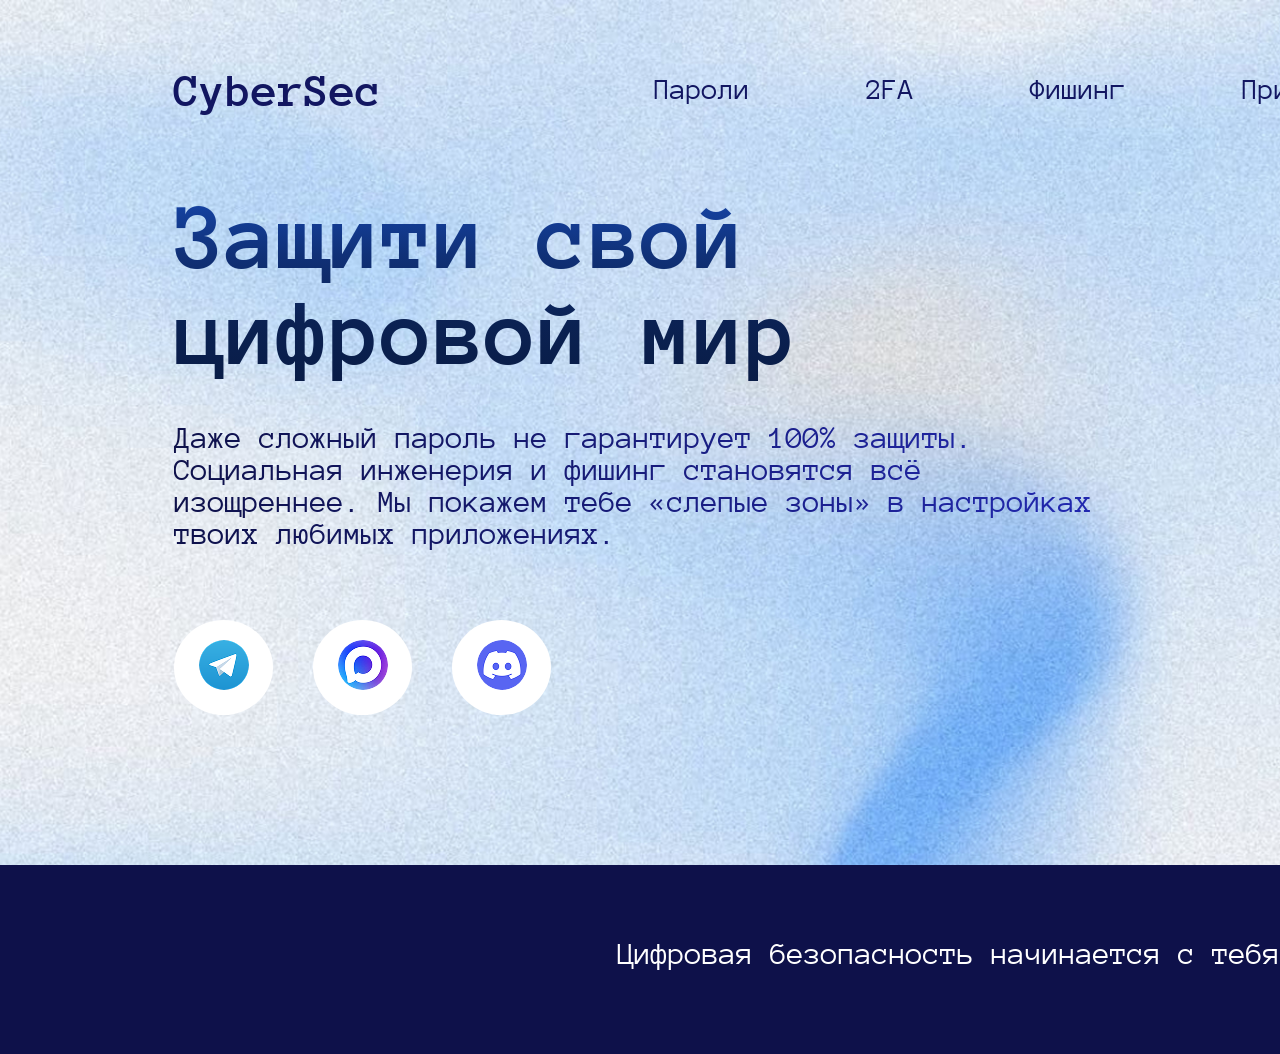
==== index.html @ 877355da "redesigned the project structure" ====
<!doctype html>
<html lang="ru">
<head>
  <meta charset="UTF-8">
  <link rel="preconnect" href="https://fonts.googleapis.com">
  <link rel="preconnect" href="https://fonts.gstatic.com" crossorigin>
  <link href="https://fonts.googleapis.com/css2?family=Anonymous+Pro&&display=swap" rel="stylesheet">
  <link href="css/index.css" rel="stylesheet">
  <title>Main</title>
</head>
<body>
<div class="container">
  <header>
    <nav>
      <h2 class="logotype"><a href="index.html">CyberSec</a></h2>
      <ul class="navigation">
        <li class="navigation-topics"><a href="passwords.html">Пароли</a>
        </li>
        <li class="navigation-topics"><a href="2fa.html">2FA</a>
        </li>
        <li class="navigation-topics"><a href="fishing.html">Фишинг</a>
        </li>
        <li class="navigation-topics"><a href="private.html">Приватность</a>
        </li>
        <li class="navigation-topics"><a href="telegram.html">Telegram</a>
        </li>
        <li class="navigation-topics"><a href="max.html">Max</a>
        </li>
        <li class="navigation-topics"><a href="discord.html">Discord</a>
        </li>
      </ul>
    </nav>
  </header>
  <main>
    <h1 class="title">Защити свой цифровой мир</h1>
    <p class="text">Даже сложный пароль не гарантирует 100% защиты.<br> Социальная инженерия и фишинг становятся всё изощреннее. Мы покажем тебе «слепые зоны» в настройках твоих любимых приложениях.</p>
    <ul class="masangers">
      <li class="telegram eclipse"><a href="#"><img src="img/telegram.png" alt="Телеграмм"></a>
      </li>
      <li class="max eclipse"><a href="#"><img src="img/max.png" alt="Макс"></a>
      </li>
      <li class="discord eclipse"><a href="#"><img src="img/discord.png" alt="Дискорд"></a>
      </li>
    </ul>
  </main>
</div>
<footer>
  <p class="footer-text">Цифровая безопасность начинается с тебя</p>
</footer>
</body>
</html>
---- css/index.css ----
body{
  font-family: "Anonymous Pro", monospace;
  font-weight: 400;
  font-style: normal;
  font-size: 32px;
  line-height: 32px;
  color: #121661;
  background-image: url("../img/bgmain.jpg");
  background-repeat: no-repeat;
  background-size: cover;
  background-position:center;
  background-attachment: fixed;
  display:flex;
  min-height:100vh;
  flex-direction:column;
}

.logotype{
  color:#140F6D;
}

.navigation{
  font-size:30px;
  line-height:30px;
}

.title{
  font-size:96px;
  line-height: 96px;
  background: linear-gradient(to bottom,#1646AC 0%,#103178 33.33%,#0B2254 66.66%,#091C46 100%);
  background-clip: text;
  -webkit-background-clip: text;
  color: transparent;
}

.text{
  background: linear-gradient(to right,#0E114A 0%,#14186A 33.33%,#1B208D 66.66%,#2128B0 100%);
  background-clip: text;
  -webkit-background-clip: text;
  color: transparent;
}

.eclipse{
  width: 99px;
  height: 95px;
  background: white;
  border-radius: 50%;
  display: flex;
  align-items: center;
  justify-content: center;
}

img{
  width: 50px;
  height: 50px;
  border-radius: 50%;
  object-fit: cover;
}

footer{
  background:none;
  background-color:#0E114A;
}

.footer-text{
  size:20px;
  line-height: 20px;
  color:#FFFFFF;
}

body{
  padding:0;
  margin:0;
}

h1,h2{
  padding:0;
  margin:0;
}

nav{
  margin-left: 174px;
  margin-right: 150px;
  margin-top: 75px;
  margin-bottom: 83px;
  display:flex;
  justify-content: space-between;
  width:1950px;
}

.logotype{
  margin:0;
  padding:0;
  margin-right:150px;
  color:#121661;
}

.logotype a:visited, .logotype a:active, .logotype a {
  text-decoration: none;
  color: #121661;
}

.navigation-topics a:active {
  color: #121661;
}

.navigation{
  list-style:none;
  display:flex;
  flex-wrap:wrap;
  width: 1400px;
  padding: 0;
  margin:0;
  padding-right: 70px;
  justify-content: space-between;
}

.navigation-topics{
  padding-bottom:0;
  margin-bottom:0;
}

.navigation-topics:last-child {
  margin-right: 0;
}

.navigation-topics a {
  text-decoration: none;
  color: #121661;         
}

.navigation-topics a:visited, .navigation-topics a:active {
  color: #121661;
}

main{
  width:1000px;
  margin-left:174px;
  margin-bottom:150px;
  margin-right:300px;
}

.title{
  width:738px;
  margin-bottom: 40px;
}

.text{
  width:926px;
  margin-bottom:70px;
}

.masangers{
  display:flex;
  width:385px;
  margin:0;
  padding:0;
}

.eclipse{
  margin-right:40px;
}

.eclipse:last-child{
  margin-right:0px;
}

footer{
  background-size: cover;
  min-height: 189px;
  margin-top:auto;
  padding:0;
}

.footer-text{
  padding:0;
  margin:0;
  padding-top:79px;
  text-align:right;
}
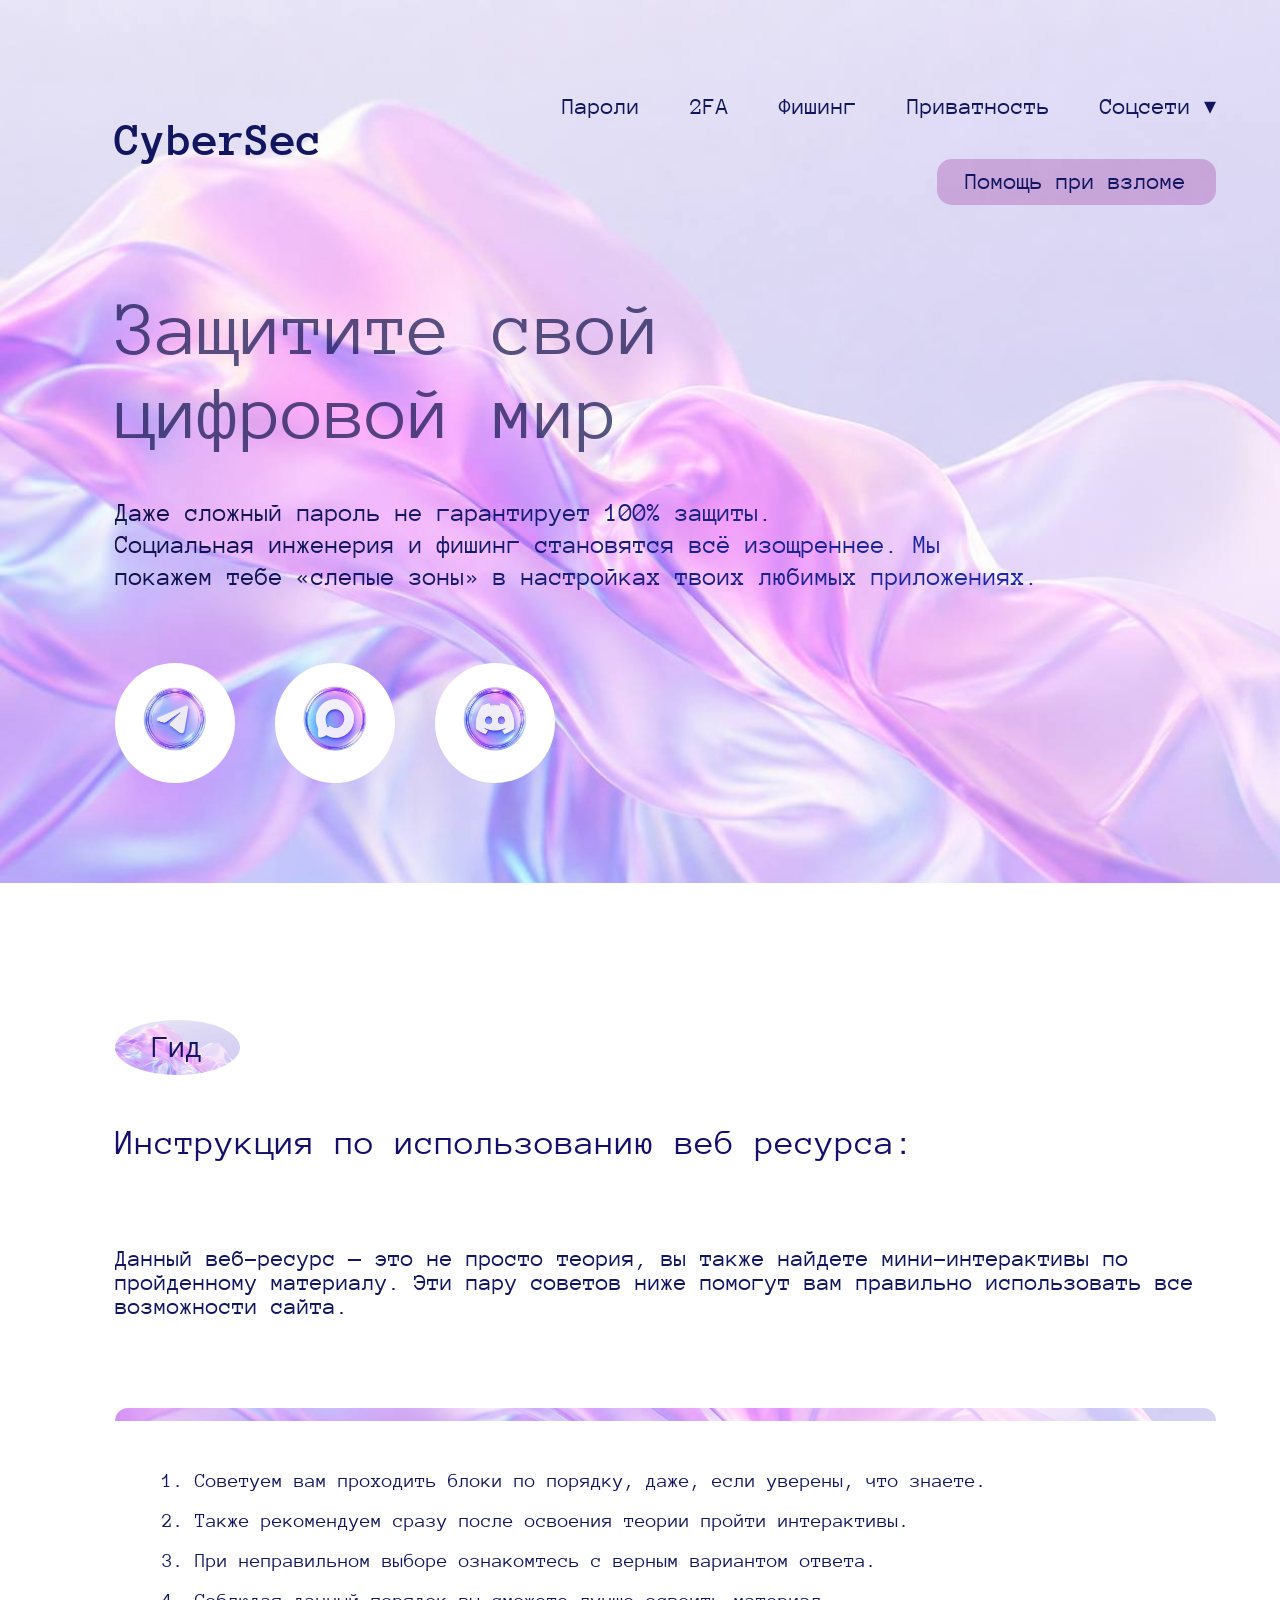
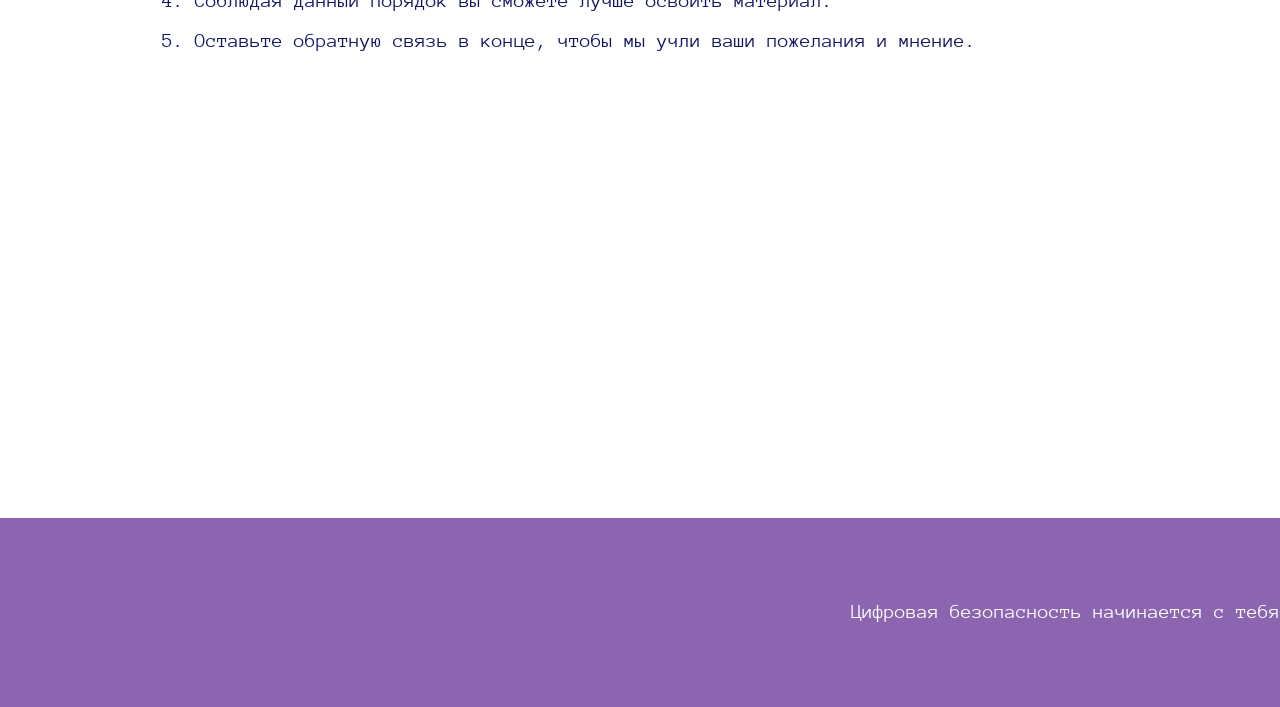
==== commit d717019a: "rework disagn and add content in main" ====
--- a/index.html
+++ b/index.html
@@ -9,40 +9,53 @@
   <title>Main</title>
 </head>
 <body>
-<div class="container">
+<div class="hero">
   <header>
     <nav>
       <h2 class="logotype"><a href="index.html">CyberSec</a></h2>
       <ul class="navigation">
-        <li class="navigation-topics"><a href="passwords.html">Пароли</a>
+        <li class="navigation-topics"><a href="passwords.html">Пароли</a></li>
+        <li class="navigation-topics"><a href="2fa.html">2FA</a></li>
+        <li class="navigation-topics"><a href="fishing.html">Фишинг</a></li>
+        <li class="navigation-topics"><a href="private.html">Приватность</a></li>
+        <li class="navigation-topics dropdown">
+          <a href="#" class="dropdown-toggle">Соцсети ▾</a>
+          <ul class="dropdown-menu">
+            <li><a href="telegram.html">Telegram</a></li>
+            <li><a href="max.html">Max</a></li>
+            <li><a href="discord.html">Discord</a></li>
+          </ul>
         </li>
-        <li class="navigation-topics"><a href="2fa.html">2FA</a>
-        </li>
-        <li class="navigation-topics"><a href="fishing.html">Фишинг</a>
-        </li>
-        <li class="navigation-topics"><a href="private.html">Приватность</a>
-        </li>
-        <li class="navigation-topics"><a href="telegram.html">Telegram</a>
-        </li>
-        <li class="navigation-topics"><a href="max.html">Max</a>
-        </li>
-        <li class="navigation-topics"><a href="discord.html">Discord</a>
-        </li>
+        <li class="navigation-topics border-box"><a class="border-box-text" href="#">Помощь при взломе</a></li>
       </ul>
     </nav>
   </header>
   <main>
-    <h1 class="title">Защити свой цифровой мир</h1>
+    <h1 class="title">Защитите свой цифровой мир</h1>
     <p class="text">Даже сложный пароль не гарантирует 100% защиты.<br> Социальная инженерия и фишинг становятся всё изощреннее. Мы покажем тебе «слепые зоны» в настройках твоих любимых приложениях.</p>
     <ul class="masangers">
-      <li class="telegram eclipse"><a href="#"><img src="img/telegram.png" alt="Телеграмм"></a>
-      </li>
-      <li class="max eclipse"><a href="#"><img src="img/max.png" alt="Макс"></a>
-      </li>
-      <li class="discord eclipse"><a href="#"><img src="img/discord.png" alt="Дискорд"></a>
-      </li>
+      <li class="telegram eclipse"><a href="#"><img src="img/telegram.png" alt="Телеграмм"></a></li>
+      <li class="max eclipse"><a href="#"><img src="img/max.png" alt="Макс"></a></li>
+      <li class="discord eclipse"><a href="#"><img src="img/discord.png" alt="Дискорд"></a></li>
     </ul>
+    <script src="js/script.js"></script>
   </main>
+</div>
+<div class="guide">
+  <div class="quide-eclipse">
+    <h2 class="guide-title">Гид</h2>
+  </div>
+  <h3 class="guide-sub-title">Инструкция по использованию веб ресурса:</h3>
+  <p class="guide-text">Данный веб–ресурс — это не просто теория, вы также найдете мини-интерактивы по пройденному материалу. Эти пару советов ниже помогут вам правильно использовать все возможности сайта.</p>
+  <div class="guide-list">
+    <ul class="guide-list-ul">
+      <li class="guide-list-li">1. Советуем вам проходить блоки по порядку, даже, если уверены, что знаете.</li>
+      <li class="guide-list-li">2. Также рекомендуем сразу после освоения теории пройти интерактивы.</li>
+      <li class="guide-list-li">3. При неправильном выборе ознакомтесь с верным вариантом ответа.</li>
+      <li class="guide-list-li">4. Соблюдая данный порядок вы сможете лучше освоить материал.</li>
+      <li class="guide-list-li">5. Оставьте обратную связь в конце, чтобы мы учли ваши пожелания и мнение.</li>
+    </ul>
+  </div>
 </div>
 <footer>
   <p class="footer-text">Цифровая безопасность начинается с тебя</p>
--- a/css/index.css
+++ b/css/index.css
@@ -1,48 +1,177 @@
-body{
+body {
   font-family: "Anonymous Pro", monospace;
   font-weight: 400;
   font-style: normal;
   font-size: 32px;
   line-height: 32px;
   color: #121661;
+  display: flex;
+  min-height: 100vh;
+  flex-direction: column;
+  padding: 0;
+  margin: 0;
+  overflow-x: hidden;
+}
+
+h1, h2 {
+  padding: 0;
+  margin: 0;
+}
+
+.hero {
+  width: 100%;
   background-image: url("../img/bgmain.jpg");
   background-repeat: no-repeat;
+  background-color:transparent;
   background-size: cover;
-  background-position:center;
+  background-position: center;
   background-attachment: fixed;
-  display:flex;
-  min-height:100vh;
-  flex-direction:column;
-}
-
-.logotype{
-  color:#140F6D;
-}
-
-.navigation{
-  font-size:30px;
-  line-height:30px;
-}
-
-.title{
-  font-size:96px;
-  line-height: 96px;
-  background: linear-gradient(to bottom,#1646AC 0%,#103178 33.33%,#0B2254 66.66%,#091C46 100%);
+  padding-left: 9%;
+  padding-right: 5%;
+  box-sizing: border-box;
+}
+
+nav {
+  margin-top: 75px;
+  margin-bottom: 83px;
+  display: flex;
+  justify-content: space-between;
+  align-items: center;
+  width: 100%;
+}
+
+.logotype {
+  margin: 0;
+  padding: 0;
+  margin-right: 40px;
+  color: #121661;
+  white-space: nowrap;
+}
+
+.logotype a,
+.logotype a:visited,
+.logotype a:active {
+  text-decoration: none;
+  color: #121661;
+}
+
+.navigation {
+  font-size: 24px;
+  line-height: 24px;
+  list-style: none;
+  display: flex;
+  flex-wrap: wrap;
+  padding: 0;
+  margin: 0;
+  margin-top:20px;
+  gap: 50px;
+  justify-content: flex-end;
+  align-items: flex-start;
+}
+
+.navigation-topics {
+  padding: 0;
+  margin: 0;
+}
+
+.navigation-topics a,
+.navigation-topics a:visited,
+.navigation-topics a:active {
+  text-decoration: none;
+  color: #121661;
+}
+.navigation-topics:last-child{
+  padding-top: 11px;
+  padding-bottom: 11px;
+  padding-right: 14px;
+  padding-left: 14px;
+  margin: 0;
+  width: 251px;
+  margin-top: -10px;
+}
+
+.dropdown {
+  position: relative;
+}
+
+.dropdown-menu {
+  display: none;
+  position: absolute;
+  top: 100%;
+  left: 0;
+  list-style: none;
+  padding: 10px 0;
+  margin: 0;
+  background: white;
+  border-radius: 8px;
+  box-shadow: 0 4px 12px rgba(0,0,0,0.15);
+  z-index: 100;
+  white-space: nowrap;
+}
+
+.dropdown-menu li a {
+  display: block;
+  padding: 8px 20px;
+  color: #121661;
+  text-decoration: none;
+}
+
+.dropdown-menu li a:hover {
+  background: #f0f0f0;
+}
+
+.dropdown.open .dropdown-menu {
+  display: block;
+}
+
+.border-box{
+  border: 2px #8B168F42;
+  border-radius:15px;
+  width:100%;
+  height:100%;
+  background-color:#8B168F42;
+  margin:0;
+  padding:0;
+}
+
+.border-box-text{
+  margin-left:14px;
+}
+
+main {
+  margin-bottom: 100px;
+}
+
+.title {
+  font-size: clamp(48px, 6vw, 96px);
+  line-height: 1.1;
+  color: #0E114AB2;
+  font-weight: 400;
+  max-width: 738px;
+  margin-bottom: 40px;
+}
+
+.text {
+  font-size: clamp(18px, 2vw, 32px);
+  background: linear-gradient(to right, #0E114A 0%, #14186A 33.33%, #1B208D 66.66%, #2128B0 100%);
   background-clip: text;
   -webkit-background-clip: text;
   color: transparent;
-}
-
-.text{
-  background: linear-gradient(to right,#0E114A 0%,#14186A 33.33%,#1B208D 66.66%,#2128B0 100%);
-  background-clip: text;
-  -webkit-background-clip: text;
-  color: transparent;
-}
-
-.eclipse{
-  width: 99px;
-  height: 95px;
+  max-width: 926px;
+  margin-bottom: 70px;
+}
+
+.masangers {
+  display: flex;
+  gap: 40px;
+  margin: 0;
+  padding: 0;
+  list-style: none;
+}
+
+.eclipse {
+  width: 120px;
+  height: 120px;
   background: white;
   border-radius: 50%;
   display: flex;
@@ -50,131 +179,112 @@
   justify-content: center;
 }
 
-img{
-  width: 50px;
-  height: 50px;
+img {
+  width: 80px;
+  height: 80px;
   border-radius: 50%;
   object-fit: cover;
 }
 
-footer{
-  background:none;
-  background-color:#0E114A;
-}
-
-.footer-text{
-  size:20px;
+
+.guide {
+  width: 100%;
+  box-sizing: border-box;
+  padding-left:9%;
+  padding-top:137px;
+  padding-bottom:310px;
+  flex: 1; 
+}
+
+.quide-eclipse{
+  width: 125px;
+  height: 55px;
+  background-image: url("../img/bgmain.jpg");
+  background-size: cover;
+  background-position: center;
+  border-radius: 50%;
+  display: flex;
+  align-items: center;
+  justify-content: center;
+  margin-bottom:50px;
+}
+
+.guide-title{
+  font-weight:400;
+  font-size:32px;
+  line-height:32px;
+}
+
+.guide-sub-title{
+  font-weight:400;
+  font-size:36px;
+  line-height:36px;
+  width:913px;
+  padding-bottom:50px;
+  color:#140F6D;
+}
+
+.guide-text{
+  font-size:24px;
+  line-height:24px;
+  width:1136px;
+  padding-bottom:70px;
+}
+
+.guide-list {
+  width: 1101px;
+  min-height: 304px;
+  border-radius: 15px;
+  position: relative;
+  margin-bottom: 83px;
+  padding-bottom:0;
+}
+
+.guide-list::before {
+  content: "";
+  position: absolute;
+  top: -13px;
+  left: 0;
+  right: 0;
+  height: 13px;
+  background-image: url("../img/bgmain.jpg");
+  background-size: cover;
+  background-position: center 70%;
+  border-radius: 15px 15px 0 0;
+  pointer-events: none;
+}
+
+.guide-list-ul{
+  padding-top:50px;
+  padding-left:47px;
+  list-style:none;
+}
+
+.guide-list-li{
+  padding:0;
+  margin-bottom:20px;
+  font-size:20px;
+  line-height:20px;
+}
+
+.guide-list-li:last-child{
+  margin-bottom:0;
+}
+
+footer {
+  background-color: #8B65B0;
+  min-height: 189px;
+  width: 100%;
+  box-sizing: border-box;
+  display: flex;
+  align-items: center;
+  justify-content: flex-end;
+}
+
+.footer-text {
+  font-size: 20px;
   line-height: 20px;
-  color:#FFFFFF;
-}
-
-body{
-  padding:0;
-  margin:0;
-}
-
-h1,h2{
-  padding:0;
-  margin:0;
-}
-
-nav{
-  margin-left: 174px;
-  margin-right: 150px;
-  margin-top: 75px;
-  margin-bottom: 83px;
-  display:flex;
-  justify-content: space-between;
-  width:1950px;
-}
-
-.logotype{
-  margin:0;
-  padding:0;
-  margin-right:150px;
-  color:#121661;
-}
-
-.logotype a:visited, .logotype a:active, .logotype a {
-  text-decoration: none;
-  color: #121661;
-}
-
-.navigation-topics a:active {
-  color: #121661;
-}
-
-.navigation{
-  list-style:none;
-  display:flex;
-  flex-wrap:wrap;
-  width: 1400px;
-  padding: 0;
-  margin:0;
-  padding-right: 70px;
-  justify-content: space-between;
-}
-
-.navigation-topics{
-  padding-bottom:0;
-  margin-bottom:0;
-}
-
-.navigation-topics:last-child {
-  margin-right: 0;
-}
-
-.navigation-topics a {
-  text-decoration: none;
-  color: #121661;         
-}
-
-.navigation-topics a:visited, .navigation-topics a:active {
-  color: #121661;
-}
-
-main{
-  width:1000px;
-  margin-left:174px;
-  margin-bottom:150px;
-  margin-right:300px;
-}
-
-.title{
-  width:738px;
-  margin-bottom: 40px;
-}
-
-.text{
-  width:926px;
-  margin-bottom:70px;
-}
-
-.masangers{
-  display:flex;
-  width:385px;
-  margin:0;
-  padding:0;
-}
-
-.eclipse{
-  margin-right:40px;
-}
-
-.eclipse:last-child{
-  margin-right:0px;
-}
-
-footer{
-  background-size: cover;
-  min-height: 189px;
-  margin-top:auto;
-  padding:0;
-}
-
-.footer-text{
-  padding:0;
-  margin:0;
-  padding-top:79px;
-  text-align:right;
+  color: #FFFFFF;
+  margin: 0;
+  padding: 0;
 }
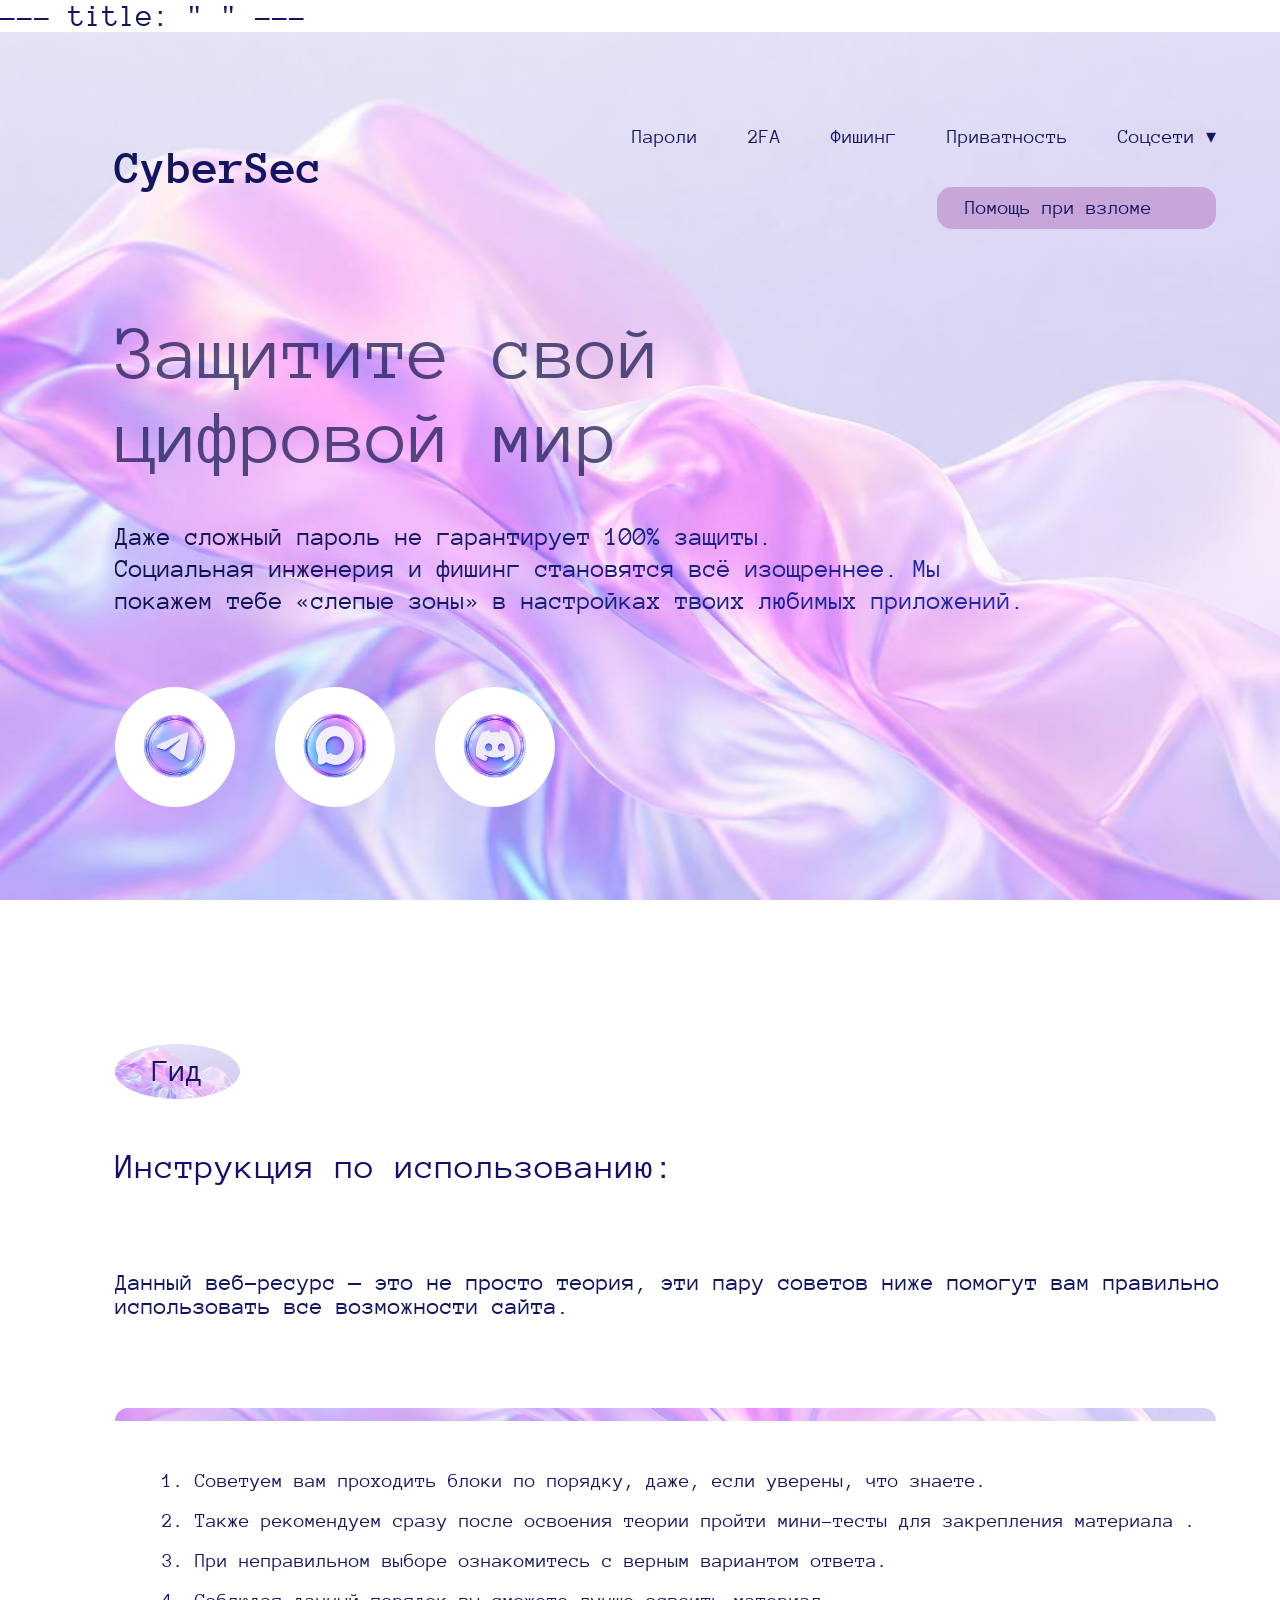
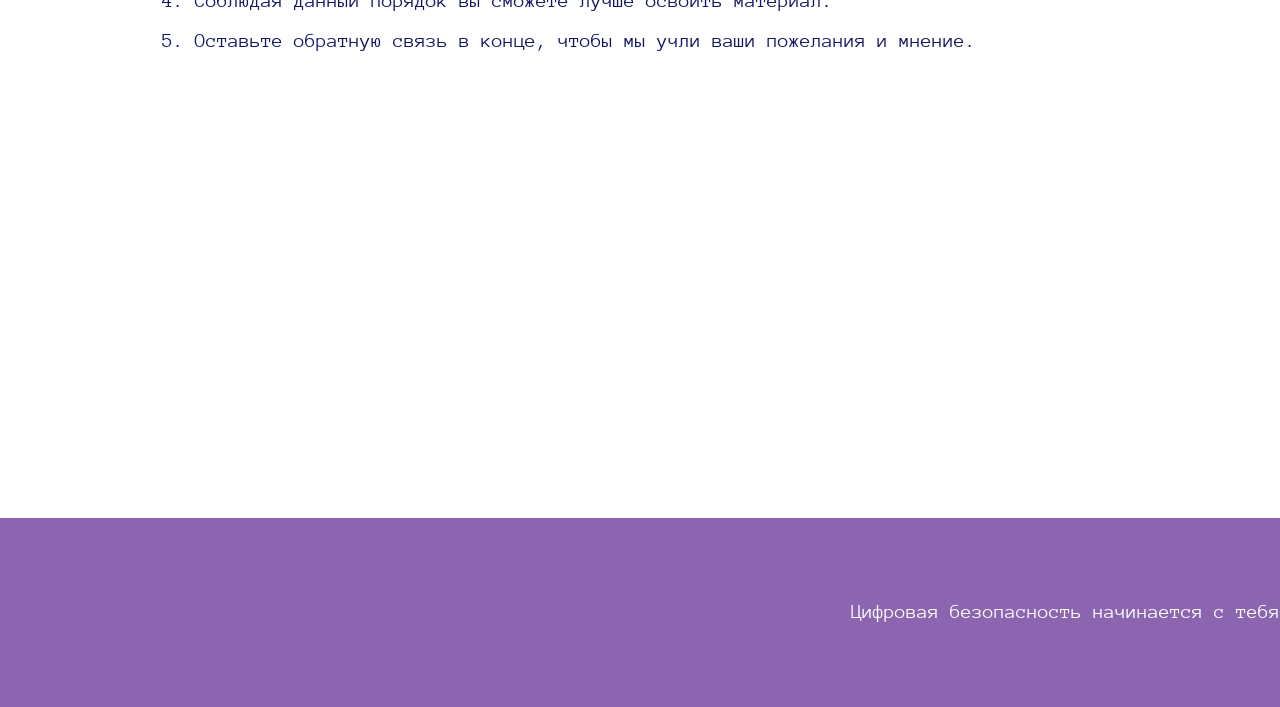
==== commit da866b27: "Update Страницу “main”" ====
--- a/index.html
+++ b/index.html
@@ -1,4 +1,8 @@
+---
+title: " "
+---
 <!doctype html>
+
 <html lang="ru">
 <head>
   <meta charset="UTF-8">
@@ -32,7 +36,7 @@
   </header>
   <main>
     <h1 class="title">Защитите свой цифровой мир</h1>
-    <p class="text">Даже сложный пароль не гарантирует 100% защиты.<br> Социальная инженерия и фишинг становятся всё изощреннее. Мы покажем тебе «слепые зоны» в настройках твоих любимых приложениях.</p>
+    <p class="text">Даже сложный пароль не гарантирует 100% защиты.<br> Социальная инженерия и фишинг становятся всё изощреннее. Мы покажем тебе «слепые зоны» в настройках твоих любимых приложений.</p>
     <ul class="masangers">
       <li class="telegram eclipse"><a href="#"><img src="img/telegram.png" alt="Телеграмм"></a></li>
       <li class="max eclipse"><a href="#"><img src="img/max.png" alt="Макс"></a></li>
@@ -45,13 +49,13 @@
   <div class="quide-eclipse">
     <h2 class="guide-title">Гид</h2>
   </div>
-  <h3 class="guide-sub-title">Инструкция по использованию веб ресурса:</h3>
-  <p class="guide-text">Данный веб–ресурс — это не просто теория, вы также найдете мини-интерактивы по пройденному материалу. Эти пару советов ниже помогут вам правильно использовать все возможности сайта.</p>
+  <h3 class="guide-sub-title">Инструкция по использованию:</h3>
+  <p class="guide-text">Данный веб–ресурс — это не просто теория, эти пару советов ниже помогут вам правильно использовать все возможности сайта.</p>
   <div class="guide-list">
     <ul class="guide-list-ul">
       <li class="guide-list-li">1. Советуем вам проходить блоки по порядку, даже, если уверены, что знаете.</li>
-      <li class="guide-list-li">2. Также рекомендуем сразу после освоения теории пройти интерактивы.</li>
-      <li class="guide-list-li">3. При неправильном выборе ознакомтесь с верным вариантом ответа.</li>
+      <li class="guide-list-li">2. Также рекомендуем сразу после освоения теории пройти мини-тесты для закрепления материала .</li>
+      <li class="guide-list-li">3. При неправильном выборе ознакомитесь с верным вариантом ответа.</li>
       <li class="guide-list-li">4. Соблюдая данный порядок вы сможете лучше освоить материал.</li>
       <li class="guide-list-li">5. Оставьте обратную связь в конце, чтобы мы учли ваши пожелания и мнение.</li>
     </ul>
--- a/css/index.css
+++ b/css/index.css
@@ -56,8 +56,8 @@
 }
 
 .navigation {
-  font-size: 24px;
-  line-height: 24px;
+  font-size: 20px;
+  line-height: 20px;
   list-style: none;
   display: flex;
   flex-wrap: wrap;
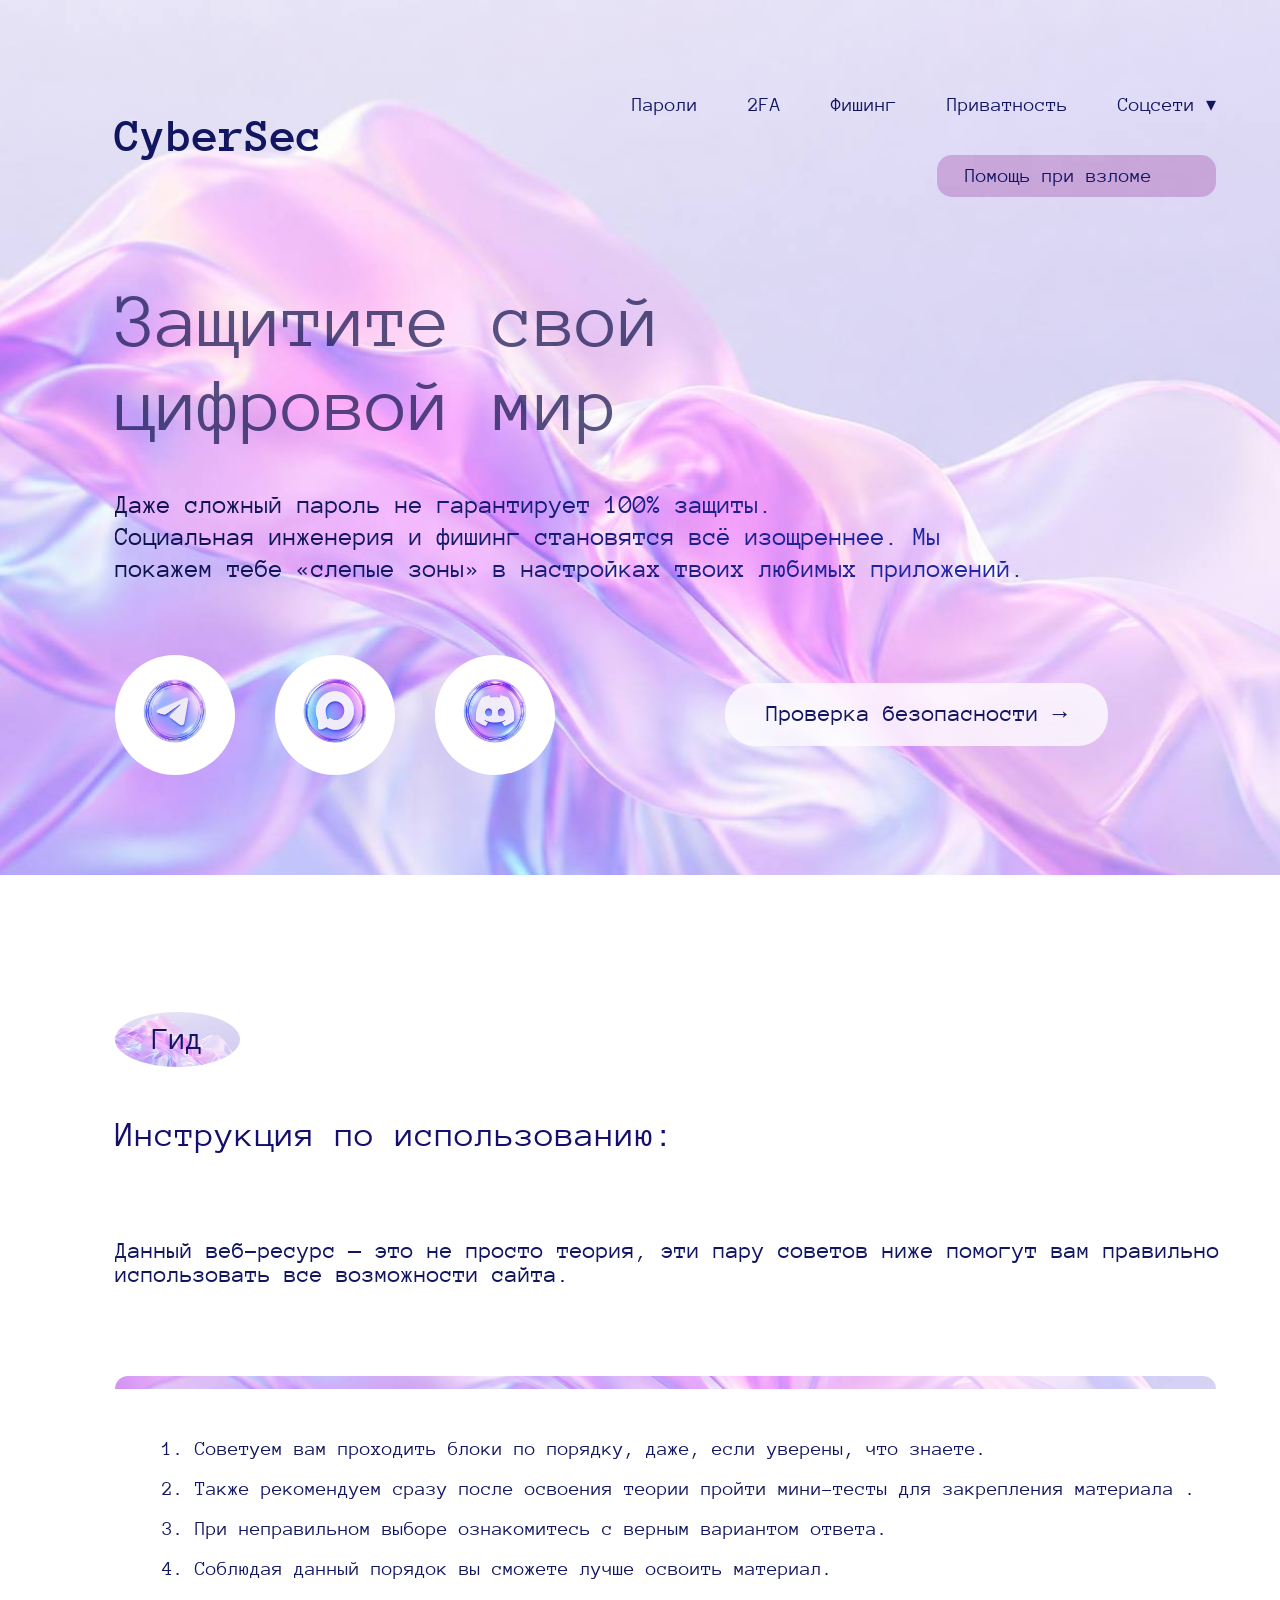
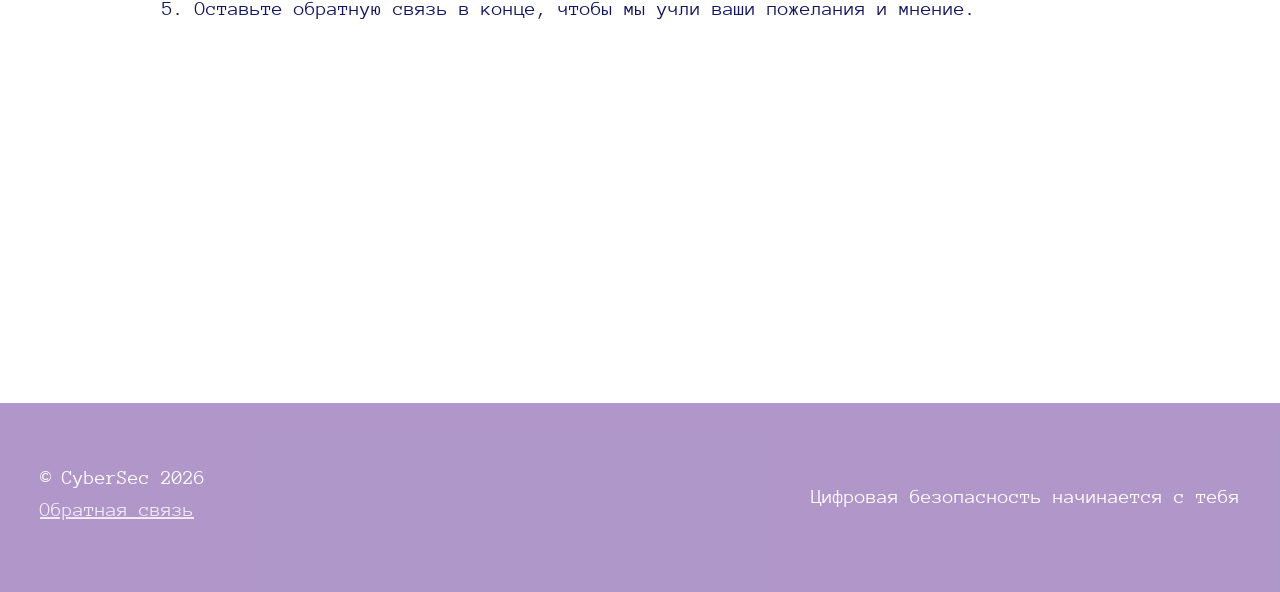
==== commit ad6d95c1: "big update" ====
--- a/index.html
+++ b/index.html
@@ -1,8 +1,4 @@
----
-title: " "
----
 <!doctype html>
-
 <html lang="ru">
 <head>
   <meta charset="UTF-8">
@@ -30,7 +26,7 @@
             <li><a href="discord.html">Discord</a></li>
           </ul>
         </li>
-        <li class="navigation-topics border-box"><a class="border-box-text" href="#">Помощь при взломе</a></li>
+        <li class="navigation-topics border-box"><a class="border-box-text" href="help.html">Помощь при взломе</a></li>
       </ul>
     </nav>
   </header>
@@ -41,6 +37,9 @@
       <li class="telegram eclipse"><a href="#"><img src="img/telegram.png" alt="Телеграмм"></a></li>
       <li class="max eclipse"><a href="#"><img src="img/max.png" alt="Макс"></a></li>
       <li class="discord eclipse"><a href="#"><img src="img/discord.png" alt="Дискорд"></a></li>
+      <li class="safety-check-item">
+        <a href="checklist.html" class="safety-btn">Проверка безопасности &rarr;</a>
+      </li>
     </ul>
     <script src="js/script.js"></script>
   </main>
@@ -62,7 +61,13 @@
   </div>
 </div>
 <footer>
-  <p class="footer-text">Цифровая безопасность начинается с тебя</p>
+  <div class="footer-inner">
+    <div class="footer-left">
+      <p class="footer-copy">© CyberSec 2026</p>
+      <a href="#" class="footer-link">Обратная связь</a>
+    </div>
+    <p class="footer-text">Цифровая безопасность начинается с тебя</p>
+  </div>
 </footer>
 </body>
 </html>
--- a/css/index.css
+++ b/css/index.css
@@ -169,6 +169,38 @@
   list-style: none;
 }
 
+.discord{
+  margin-right:130px;
+}
+
+.safety-check-item {
+  display: flex;
+  align-items: center;
+}
+
+.safety-btn {
+  width: 383px;
+  height: 63px;
+  display: inline-flex;
+  align-items: center;
+  justify-content: center;
+  background: rgba(255, 255, 255, 0.75);
+  backdrop-filter: blur(8px);
+  -webkit-backdrop-filter: blur(8px);
+  border-radius: 30px;
+  font-family: "Anonymous Pro", monospace;
+  font-size: 24px;
+  line-height: 1;
+  color: #121661;
+  text-decoration: none;
+  transition: background 0.2s;
+}
+
+.safety-btn:hover {
+  background: rgba(255, 255, 255, 0.95);
+  box-shadow: 0 6px 28px rgba(139, 22, 143, 0.4);
+}
+
 .eclipse {
   width: 120px;
   height: 120px;
@@ -236,7 +268,6 @@
   min-height: 304px;
   border-radius: 15px;
   position: relative;
-  margin-bottom: 83px;
   padding-bottom:0;
 }
 
@@ -272,13 +303,41 @@
 }
 
 footer {
-  background-color: #8B65B0;
+  background-color: #8B65B0AD;
+  margin-top: auto;
   min-height: 189px;
-  width: 100%;
-  box-sizing: border-box;
-  display: flex;
-  align-items: center;
-  justify-content: flex-end;
+}
+
+.footer-inner {
+  display: flex;
+  align-items: center;
+  justify-content: space-between;
+  height: 189px;
+  padding: 0 40px;
+}
+
+.footer-left {
+  display: flex;
+  flex-direction: column;
+  gap: 6px;
+}
+
+.footer-copy {
+  font-size: 20px;
+  line-height: 20px;
+  color: #FFFFFF;
+  margin: 0;
+}
+
+.footer-link {
+  font-size: 20px;
+  color: #FFFFFF;
+  text-decoration: underline;
+  opacity: 0.8;
+}
+
+.footer-link:hover {
+  opacity: 1;
 }
 
 .footer-text {
@@ -286,5 +345,4 @@
   line-height: 20px;
   color: #FFFFFF;
   margin: 0;
-  padding: 0;
 }
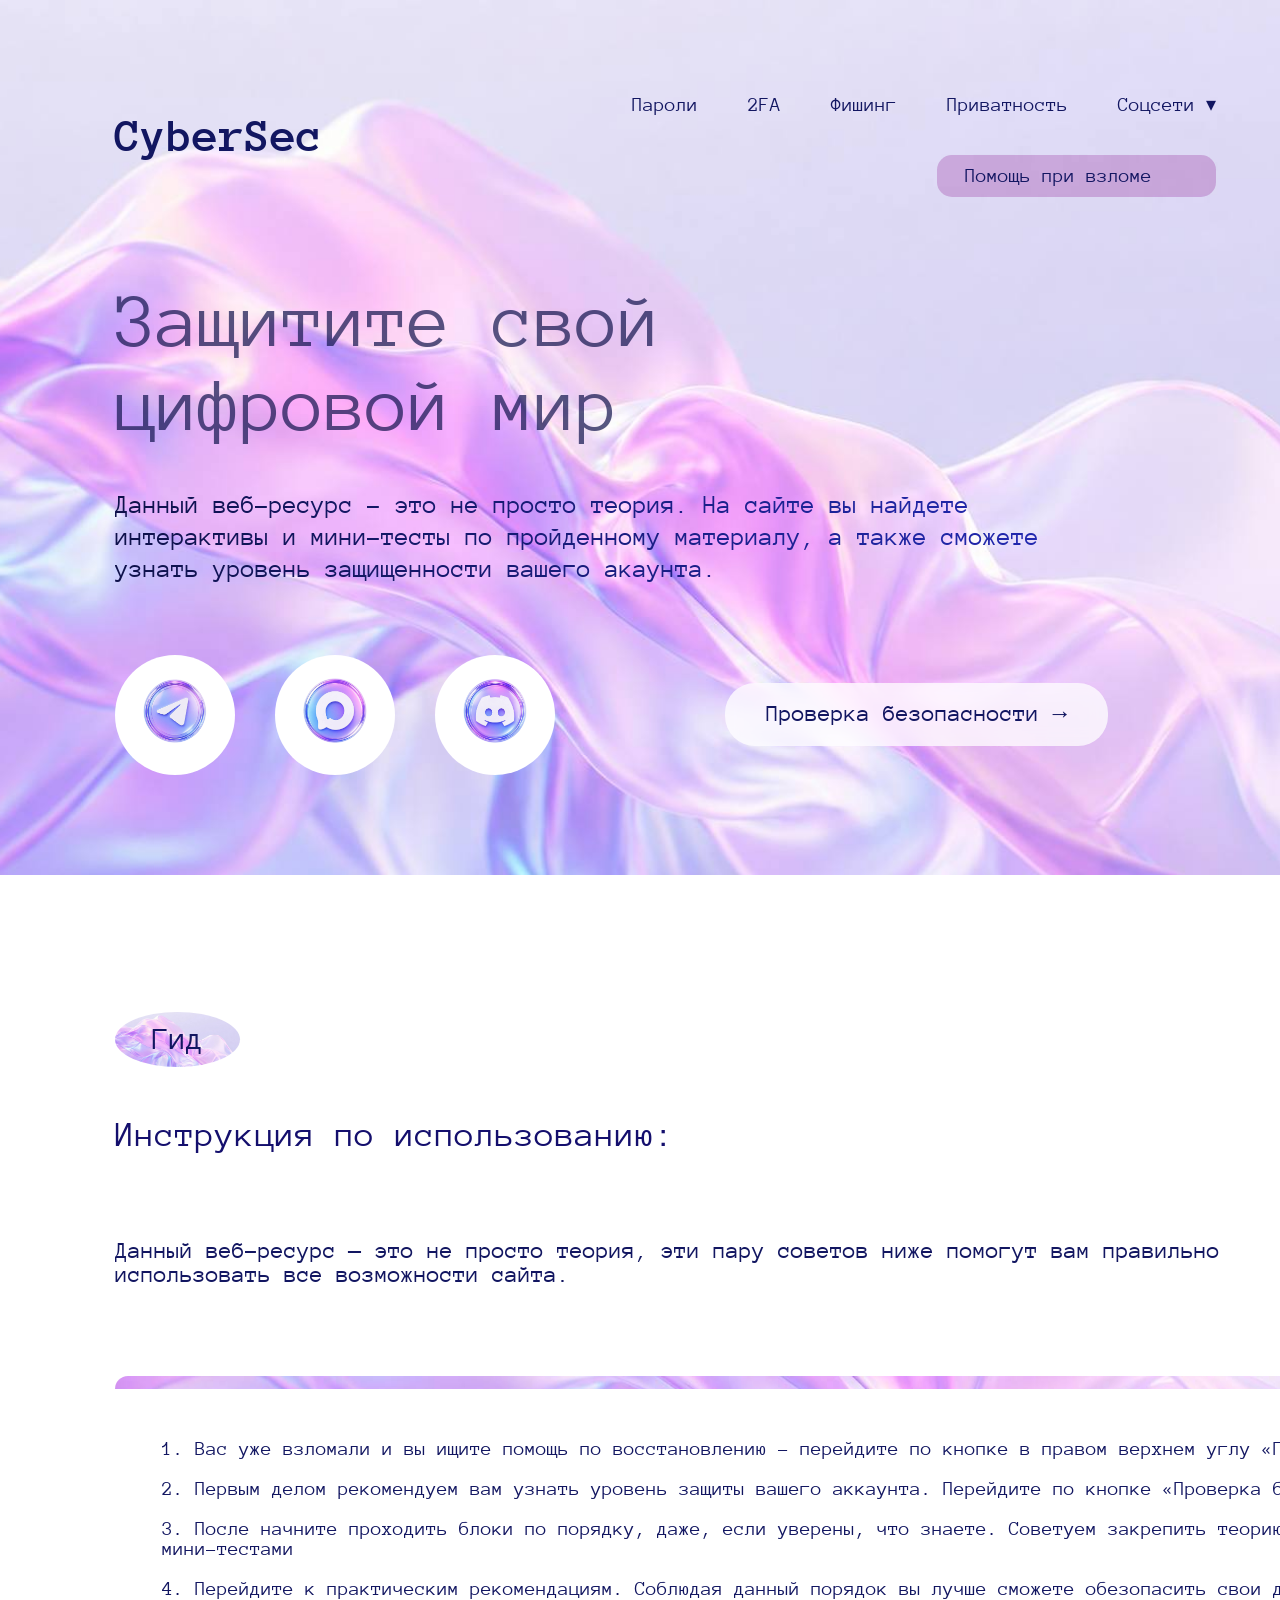
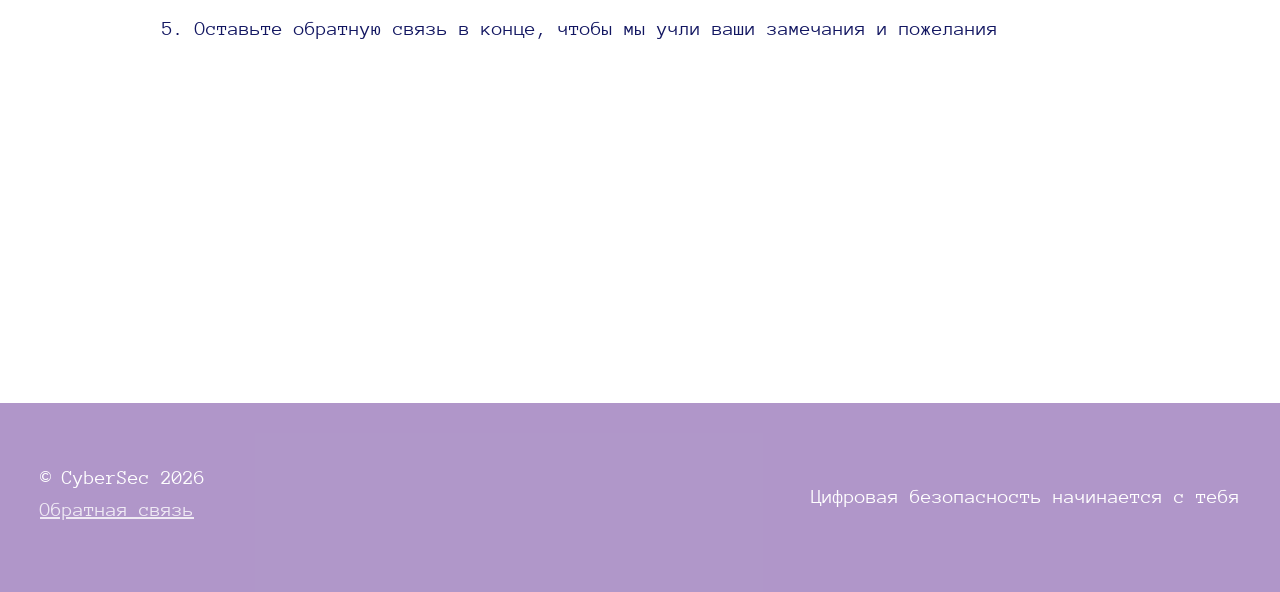
==== commit e7dfc21a: "update html content" ====
--- a/index.html
+++ b/index.html
@@ -32,7 +32,7 @@
   </header>
   <main>
     <h1 class="title">Защитите свой цифровой мир</h1>
-    <p class="text">Даже сложный пароль не гарантирует 100% защиты.<br> Социальная инженерия и фишинг становятся всё изощреннее. Мы покажем тебе «слепые зоны» в настройках твоих любимых приложений.</p>
+    <p class="text">Данный веб-ресурс - это не просто теория. На сайте вы  найдете  интерактивы и мини-тесты по пройденному материалу, а также сможете узнать уровень защищенности вашего акаунта.</p>
     <ul class="masangers">
       <li class="telegram eclipse"><a href="#"><img src="img/telegram.png" alt="Телеграмм"></a></li>
       <li class="max eclipse"><a href="#"><img src="img/max.png" alt="Макс"></a></li>
@@ -52,11 +52,11 @@
   <p class="guide-text">Данный веб–ресурс — это не просто теория, эти пару советов ниже помогут вам правильно использовать все возможности сайта.</p>
   <div class="guide-list">
     <ul class="guide-list-ul">
-      <li class="guide-list-li">1. Советуем вам проходить блоки по порядку, даже, если уверены, что знаете.</li>
-      <li class="guide-list-li">2. Также рекомендуем сразу после освоения теории пройти мини-тесты для закрепления материала .</li>
-      <li class="guide-list-li">3. При неправильном выборе ознакомитесь с верным вариантом ответа.</li>
-      <li class="guide-list-li">4. Соблюдая данный порядок вы сможете лучше освоить материал.</li>
-      <li class="guide-list-li">5. Оставьте обратную связь в конце, чтобы мы учли ваши пожелания и мнение.</li>
+      <li class="guide-list-li">1. Вас уже взломали и вы ищите помощь по восстановлению - перейдите по кнопке в правом верхнем углу «Помощь при взломе»</li>
+      <li class="guide-list-li">2. Первым делом рекомендуем вам узнать уровень защиты вашего аккаунта. Перейдите по кнопке «Проверка безопасности»</li>
+      <li class="guide-list-li">3. После начните проходить блоки по порядку, даже, если уверены, что знаете. Советуем закрепить теорию интерактивами и мини-тестами</li>
+      <li class="guide-list-li">4. Перейдите к практическим рекомендациям. Соблюдая данный порядок вы лучше сможете обезопасить свои данные и аккаунт.</li>
+      <li class="guide-list-li">5. Оставьте обратную связь в конце, чтобы мы учли ваши замечания и пожелания</li>
     </ul>
   </div>
 </div>
--- a/css/index.css
+++ b/css/index.css
@@ -264,7 +264,7 @@
 }
 
 .guide-list {
-  width: 1101px;
+  width: 1361px;
   min-height: 304px;
   border-radius: 15px;
   position: relative;
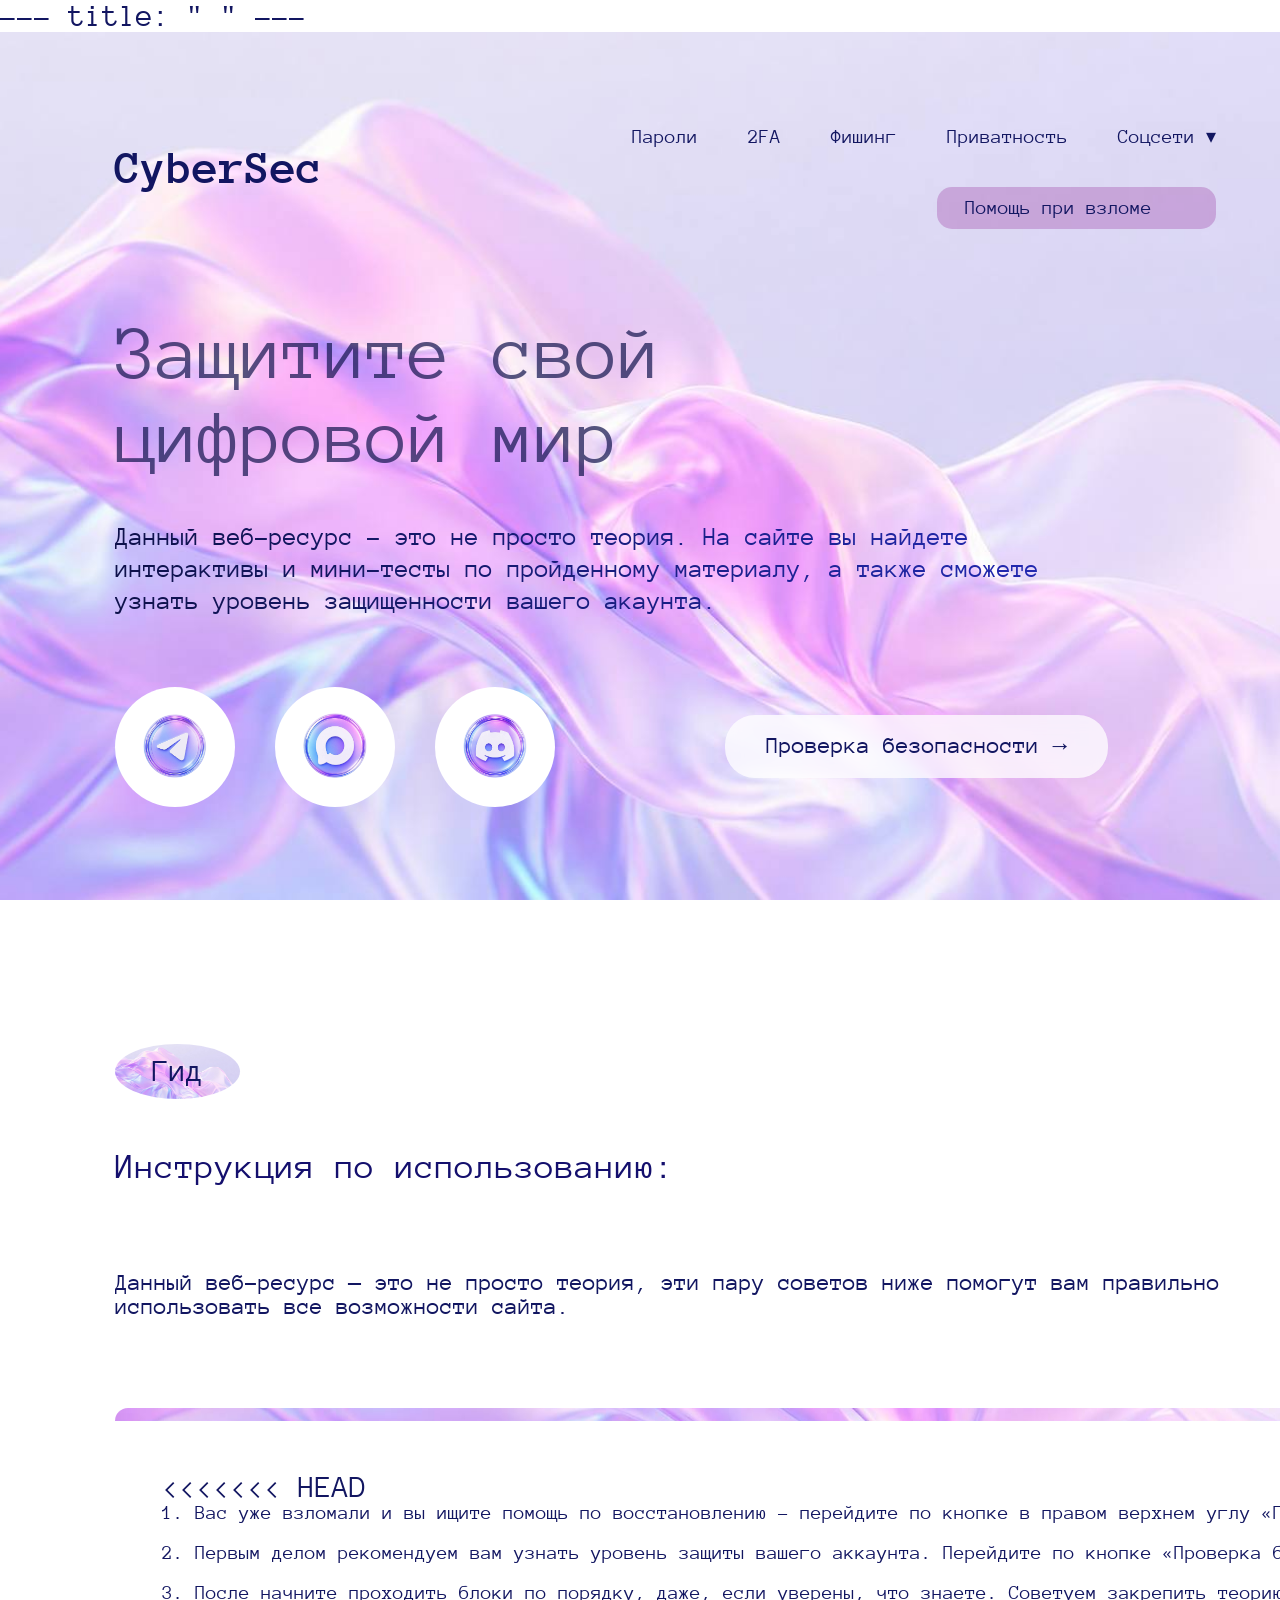
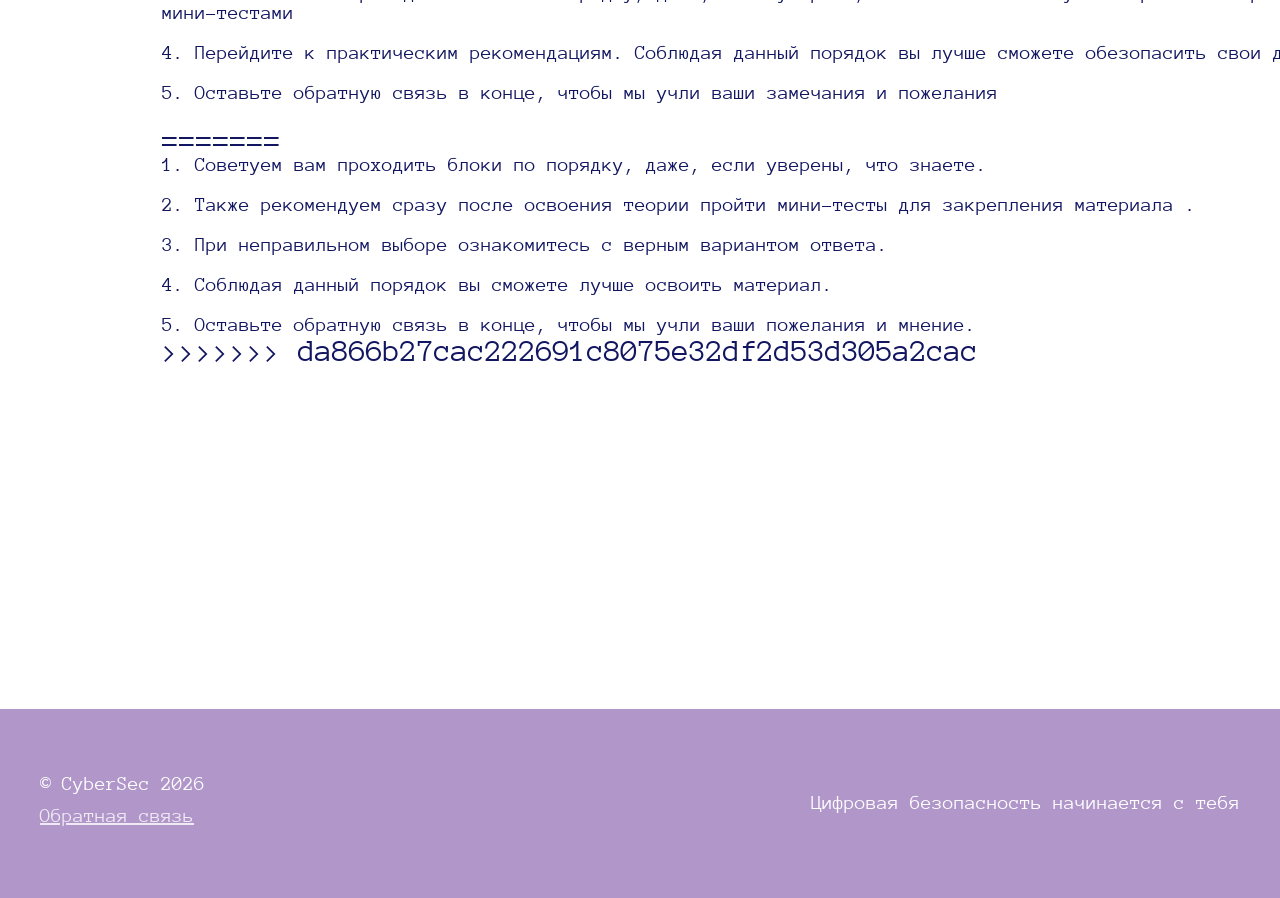
==== commit 89259c43: "fix conflicts" ====
--- a/index.html
+++ b/index.html
@@ -1,4 +1,8 @@
+---
+title: " "
+---
 <!doctype html>
+
 <html lang="ru">
 <head>
   <meta charset="UTF-8">
@@ -6,7 +10,7 @@
   <link rel="preconnect" href="https://fonts.gstatic.com" crossorigin>
   <link href="https://fonts.googleapis.com/css2?family=Anonymous+Pro&&display=swap" rel="stylesheet">
   <link href="css/index.css" rel="stylesheet">
-  <title>Main</title>
+  <title>Главная</title>
 </head>
 <body>
 <div class="hero">
@@ -52,11 +56,19 @@
   <p class="guide-text">Данный веб–ресурс — это не просто теория, эти пару советов ниже помогут вам правильно использовать все возможности сайта.</p>
   <div class="guide-list">
     <ul class="guide-list-ul">
+<<<<<<< HEAD
       <li class="guide-list-li">1. Вас уже взломали и вы ищите помощь по восстановлению - перейдите по кнопке в правом верхнем углу «Помощь при взломе»</li>
       <li class="guide-list-li">2. Первым делом рекомендуем вам узнать уровень защиты вашего аккаунта. Перейдите по кнопке «Проверка безопасности»</li>
       <li class="guide-list-li">3. После начните проходить блоки по порядку, даже, если уверены, что знаете. Советуем закрепить теорию интерактивами и мини-тестами</li>
       <li class="guide-list-li">4. Перейдите к практическим рекомендациям. Соблюдая данный порядок вы лучше сможете обезопасить свои данные и аккаунт.</li>
       <li class="guide-list-li">5. Оставьте обратную связь в конце, чтобы мы учли ваши замечания и пожелания</li>
+=======
+      <li class="guide-list-li">1. Советуем вам проходить блоки по порядку, даже, если уверены, что знаете.</li>
+      <li class="guide-list-li">2. Также рекомендуем сразу после освоения теории пройти мини-тесты для закрепления материала .</li>
+      <li class="guide-list-li">3. При неправильном выборе ознакомитесь с верным вариантом ответа.</li>
+      <li class="guide-list-li">4. Соблюдая данный порядок вы сможете лучше освоить материал.</li>
+      <li class="guide-list-li">5. Оставьте обратную связь в конце, чтобы мы учли ваши пожелания и мнение.</li>
+>>>>>>> da866b27cac222691c8075e32df2d53d305a2cac
     </ul>
   </div>
 </div>
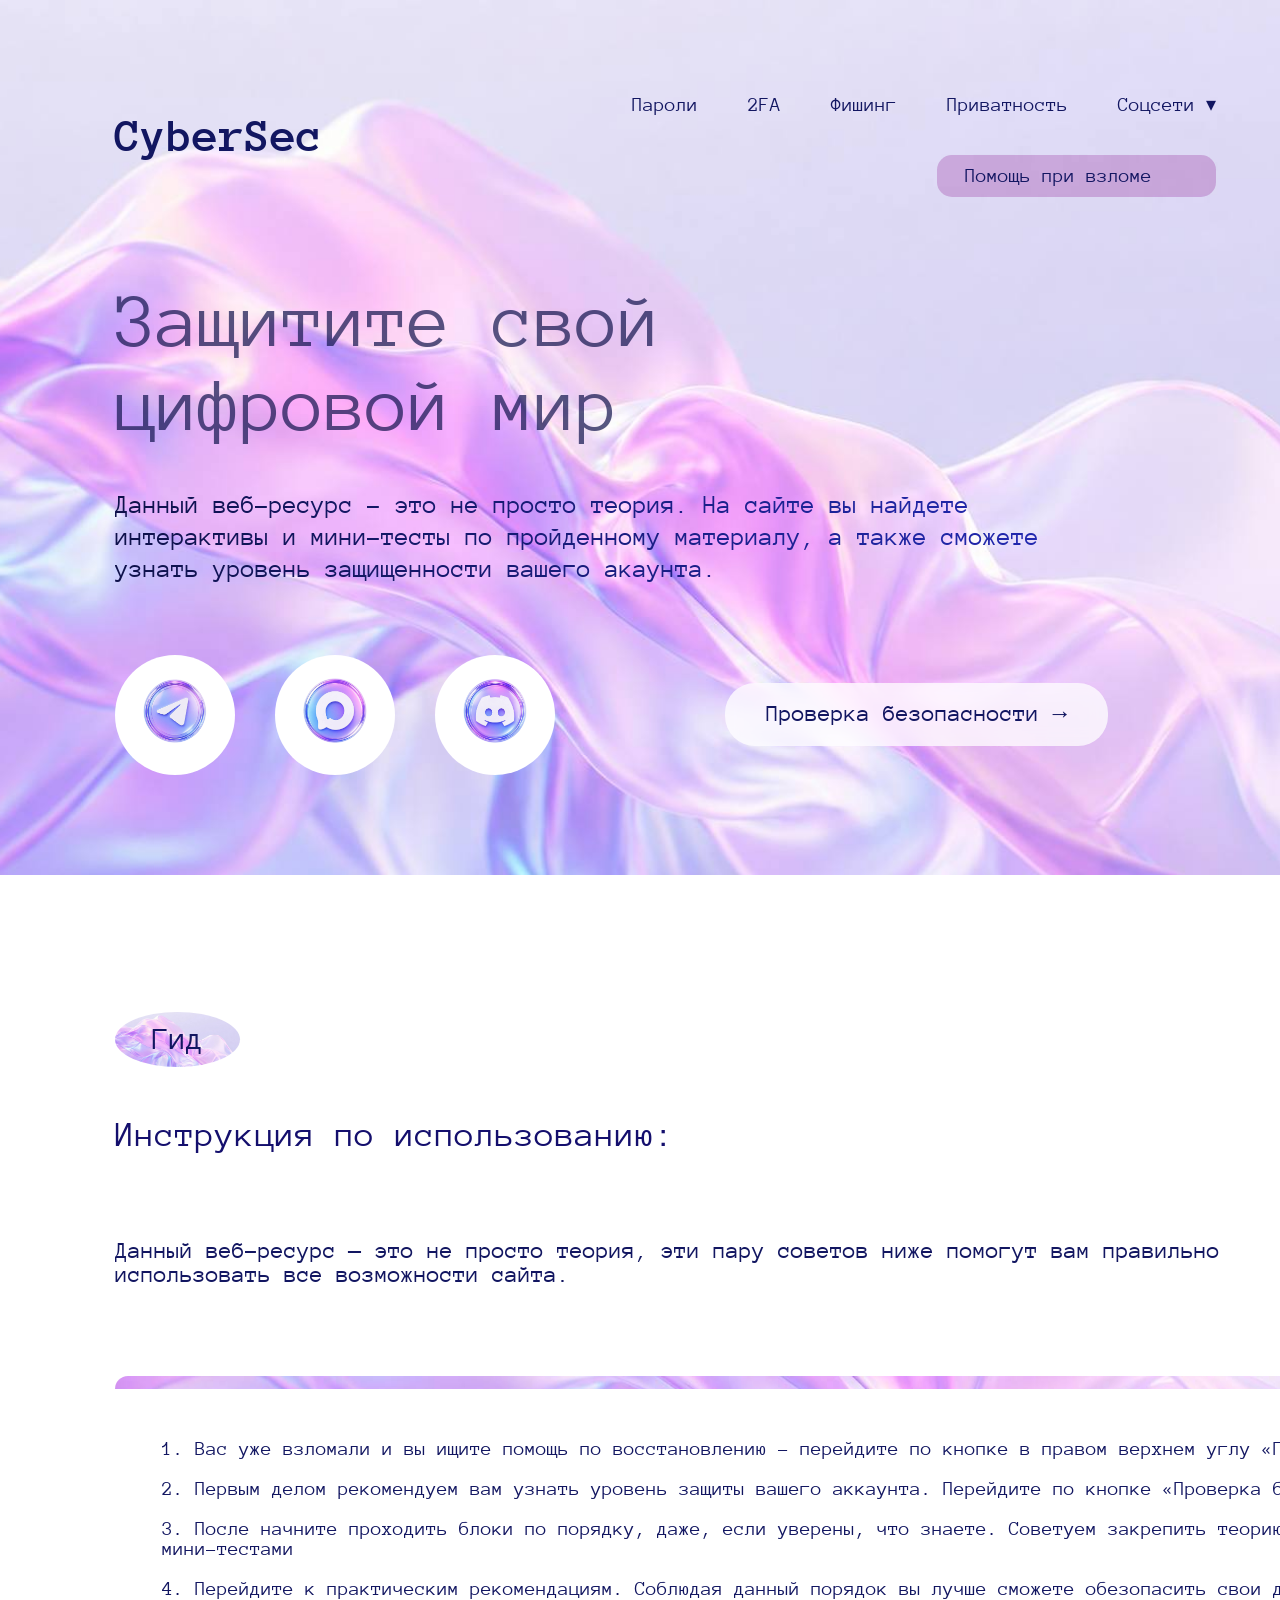
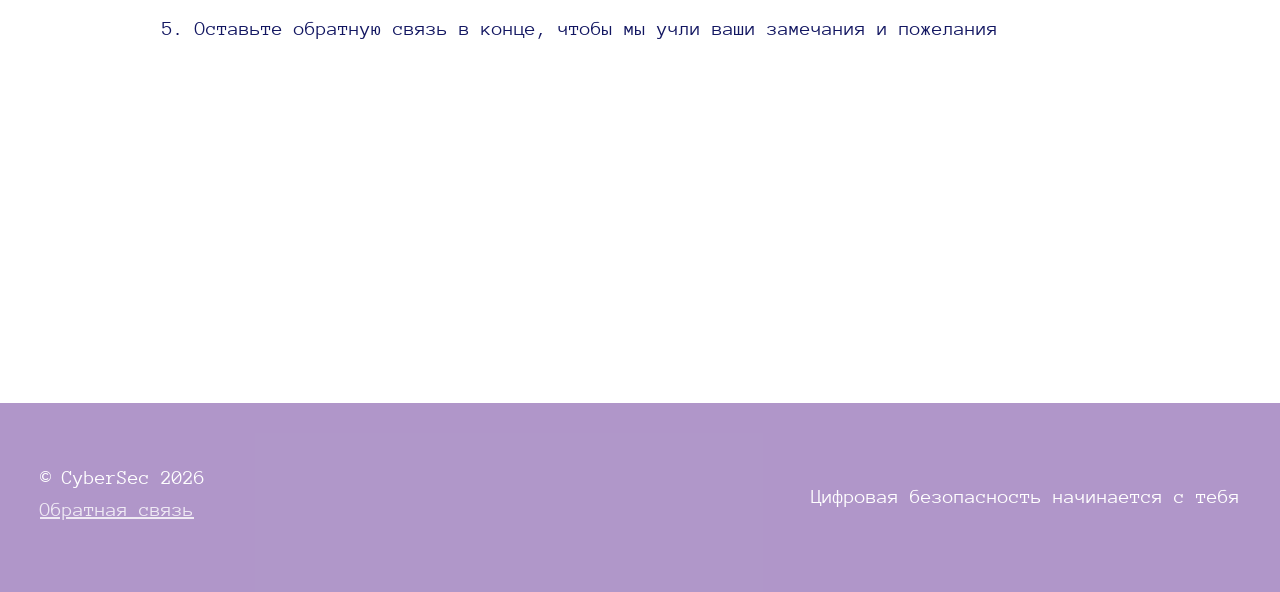
==== commit 0bb12cb5: "fix conflicts and update admin config" ====
--- a/index.html
+++ b/index.html
@@ -1,8 +1,4 @@
----
-title: " "
----
 <!doctype html>
-
 <html lang="ru">
 <head>
   <meta charset="UTF-8">
@@ -56,19 +52,11 @@
   <p class="guide-text">Данный веб–ресурс — это не просто теория, эти пару советов ниже помогут вам правильно использовать все возможности сайта.</p>
   <div class="guide-list">
     <ul class="guide-list-ul">
-<<<<<<< HEAD
       <li class="guide-list-li">1. Вас уже взломали и вы ищите помощь по восстановлению - перейдите по кнопке в правом верхнем углу «Помощь при взломе»</li>
       <li class="guide-list-li">2. Первым делом рекомендуем вам узнать уровень защиты вашего аккаунта. Перейдите по кнопке «Проверка безопасности»</li>
       <li class="guide-list-li">3. После начните проходить блоки по порядку, даже, если уверены, что знаете. Советуем закрепить теорию интерактивами и мини-тестами</li>
       <li class="guide-list-li">4. Перейдите к практическим рекомендациям. Соблюдая данный порядок вы лучше сможете обезопасить свои данные и аккаунт.</li>
       <li class="guide-list-li">5. Оставьте обратную связь в конце, чтобы мы учли ваши замечания и пожелания</li>
-=======
-      <li class="guide-list-li">1. Советуем вам проходить блоки по порядку, даже, если уверены, что знаете.</li>
-      <li class="guide-list-li">2. Также рекомендуем сразу после освоения теории пройти мини-тесты для закрепления материала .</li>
-      <li class="guide-list-li">3. При неправильном выборе ознакомитесь с верным вариантом ответа.</li>
-      <li class="guide-list-li">4. Соблюдая данный порядок вы сможете лучше освоить материал.</li>
-      <li class="guide-list-li">5. Оставьте обратную связь в конце, чтобы мы учли ваши пожелания и мнение.</li>
->>>>>>> da866b27cac222691c8075e32df2d53d305a2cac
     </ul>
   </div>
 </div>
